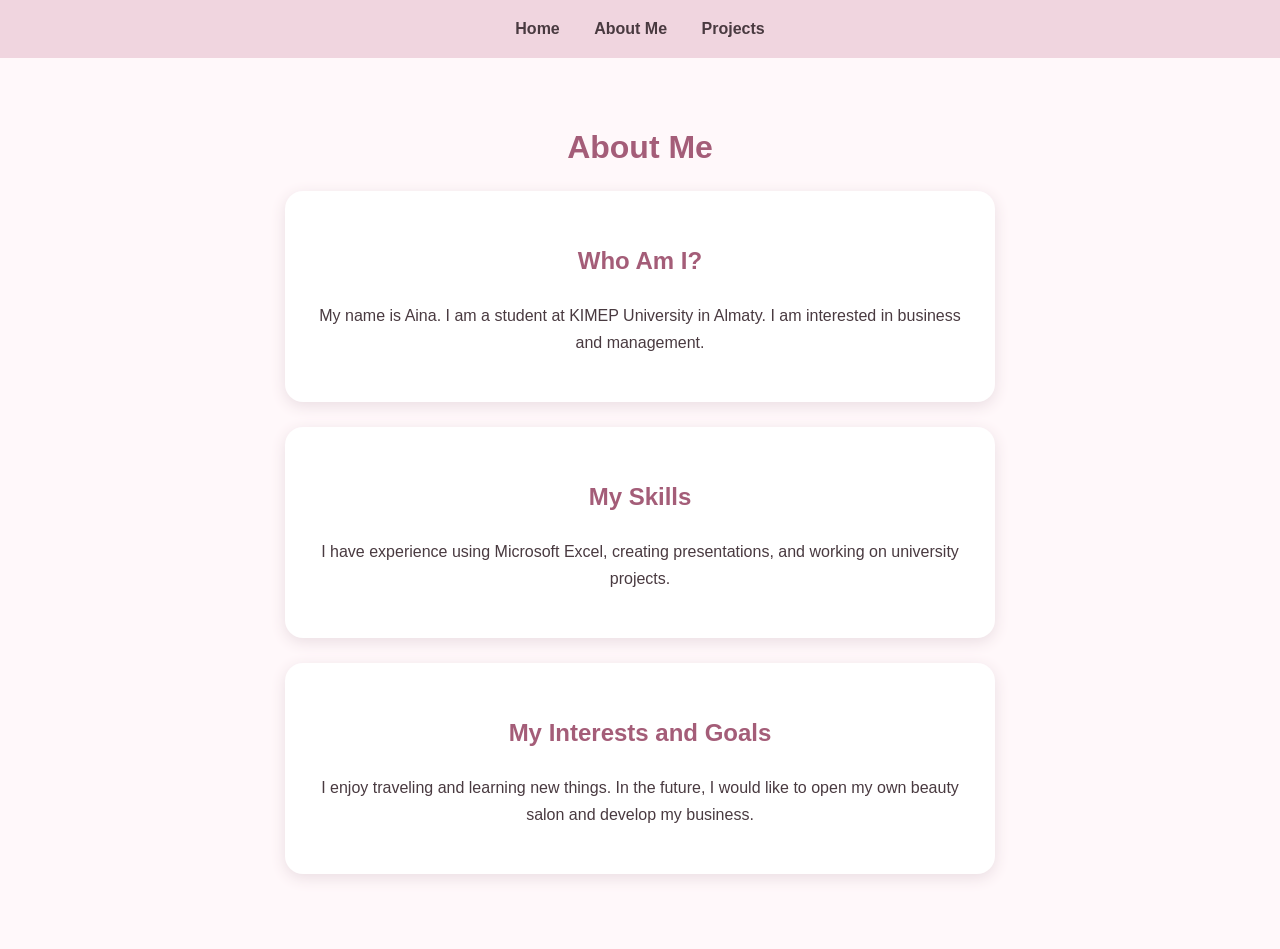
==== about.html @ 03e6d580 "Create about.html for personal introduction This file contains an HTML structure for an 'About Me' p" ====
<!DOCTYPE html>
<html lang="en">
<head>
  <meta charset="UTF-8">
  <meta name="viewport" content="width=device-width, initial-scale=1.0">
  <title>About Me | Aina</title>
  <style>
    body {
      margin: 0;
      font-family: Arial, sans-serif;
      background: #fff8fa;
      color: #493a40;
      text-align: center;
    }
    nav {
      background: #f0d5df;
      padding: 20px;
    }
    nav a {
      color: #493a40;
      text-decoration: none;
      margin: 15px;
      font-weight: bold;
    }
    main {
      padding: 50px 20px;
    }
    h1, h2 {
      color: #a45d78;
    }
    .card {
      background: white;
      padding: 30px;
      max-width: 650px;
      margin: 25px auto;
      border-radius: 18px;
      box-shadow: 0 4px 15px #eadde2;
      line-height: 1.7;
    }
    @media (max-width: 600px) {
      nav a {
        display: inline-block;
        margin: 8px;
      }
    }
  </style>
</head>
<body>
  <nav>
    <a href="index.html">Home</a>
    <a href="about.html">About Me</a>
    <a href="projects.html">Projects</a>
  </nav>

  <main>
    <h1>About Me</h1>

    <div class="card">
      <h2>Who Am I?</h2>
      <p>
        My name is Aina. I am a student at
        KIMEP University in Almaty.
        I am interested in business and management.
      </p>
    </div>

    <div class="card">
      <h2>My Skills</h2>
      <p>
        I have experience using Microsoft Excel,
        creating presentations, and working
        on university projects.
      </p>
    </div>

    <div class="card">
      <h2>My Interests and Goals</h2>
      <p>
        I enjoy traveling and learning new things.
        In the future, I would like to open
        my own beauty salon and develop my business.
      </p>
    </div>
  </main>
</body>
</html>
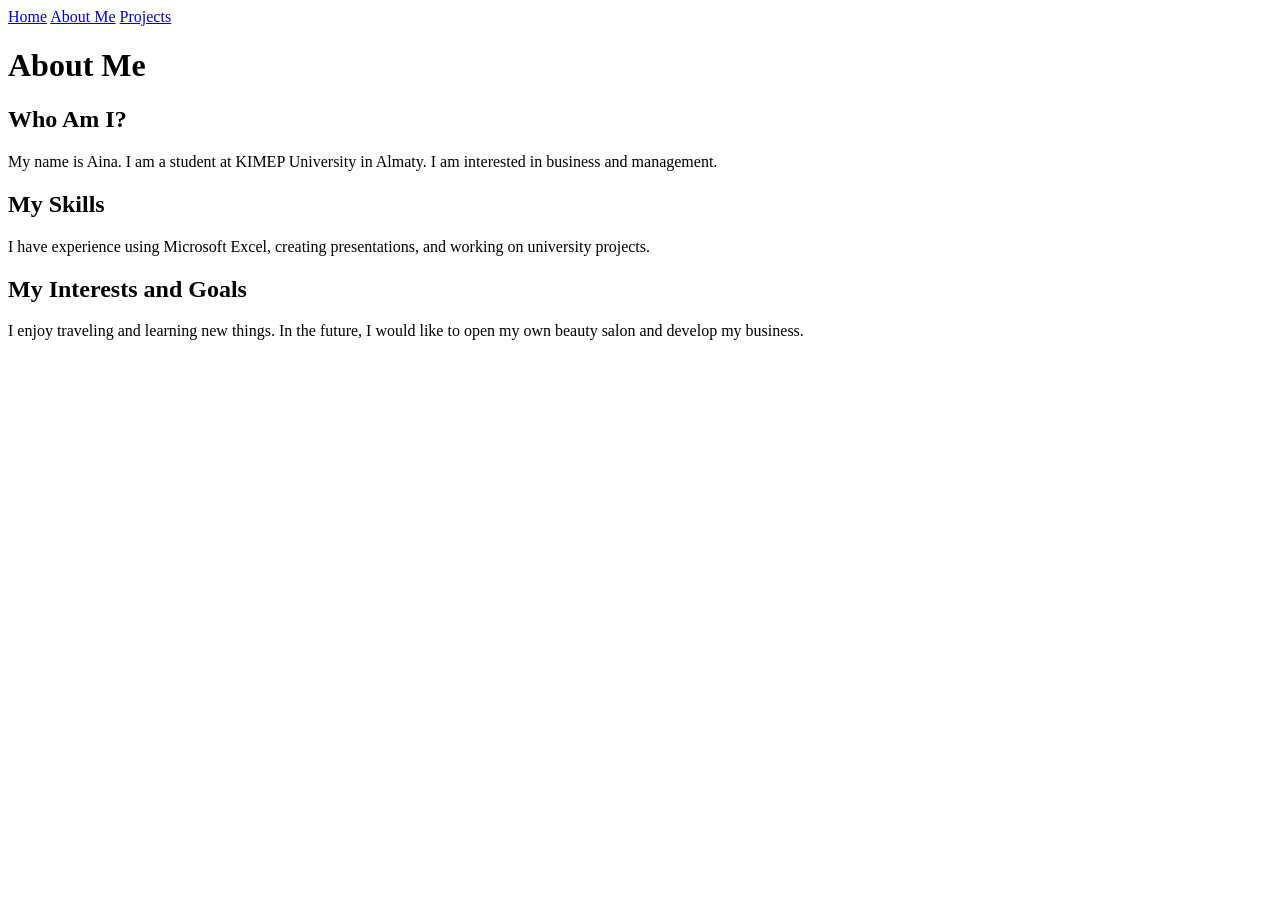
==== commit c77bcff7: "Update about.html" ====
--- a/about.html
+++ b/about.html
@@ -4,46 +4,7 @@
   <meta charset="UTF-8">
   <meta name="viewport" content="width=device-width, initial-scale=1.0">
   <title>About Me | Aina</title>
-  <style>
-    body {
-      margin: 0;
-      font-family: Arial, sans-serif;
-      background: #fff8fa;
-      color: #493a40;
-      text-align: center;
-    }
-    nav {
-      background: #f0d5df;
-      padding: 20px;
-    }
-    nav a {
-      color: #493a40;
-      text-decoration: none;
-      margin: 15px;
-      font-weight: bold;
-    }
-    main {
-      padding: 50px 20px;
-    }
-    h1, h2 {
-      color: #a45d78;
-    }
-    .card {
-      background: white;
-      padding: 30px;
-      max-width: 650px;
-      margin: 25px auto;
-      border-radius: 18px;
-      box-shadow: 0 4px 15px #eadde2;
-      line-height: 1.7;
-    }
-    @media (max-width: 600px) {
-      nav a {
-        display: inline-block;
-        margin: 8px;
-      }
-    }
-  </style>
+  <link rel="stylesheet" href="style.css">
 </head>
 <body>
   <nav>
@@ -57,29 +18,17 @@
 
     <div class="card">
       <h2>Who Am I?</h2>
-      <p>
-        My name is Aina. I am a student at
-        KIMEP University in Almaty.
-        I am interested in business and management.
-      </p>
+      <p>My name is Aina. I am a student at KIMEP University in Almaty. I am interested in business and management.</p>
     </div>
 
     <div class="card">
       <h2>My Skills</h2>
-      <p>
-        I have experience using Microsoft Excel,
-        creating presentations, and working
-        on university projects.
-      </p>
+      <p>I have experience using Microsoft Excel, creating presentations, and working on university projects.</p>
     </div>
 
     <div class="card">
       <h2>My Interests and Goals</h2>
-      <p>
-        I enjoy traveling and learning new things.
-        In the future, I would like to open
-        my own beauty salon and develop my business.
-      </p>
+      <p>I enjoy traveling and learning new things. In the future, I would like to open my own beauty salon and develop my business.</p>
     </div>
   </main>
 </body>
